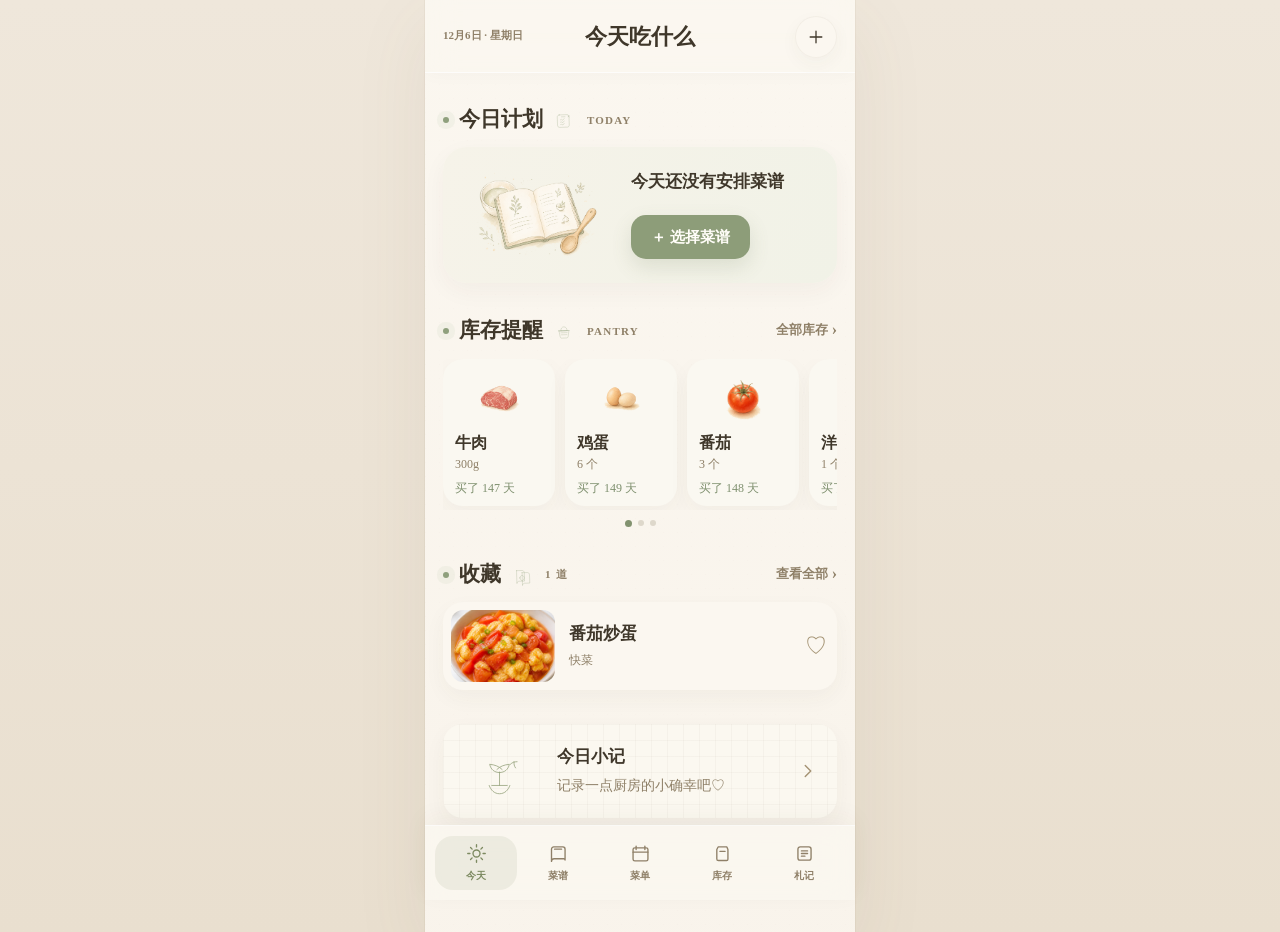
==== index.html @ d05ae338 "Add pantry ingredient illustrations" ====
<!doctype html>
<html lang="zh-CN">
  <head>
    <meta charset="utf-8" />
    <meta name="viewport" content="width=device-width, initial-scale=1, viewport-fit=cover" />
    <base href="/outputs/" />
    <title>AI 家庭菜单</title>
    <meta name="theme-color" content="#f3ece1" />
    <meta name="apple-mobile-web-app-capable" content="yes" />
    <meta name="apple-mobile-web-app-status-bar-style" content="default" />
    <meta name="mobile-web-app-capable" content="yes" />
    <link rel="manifest" href="/manifest.webmanifest" />
    <link rel="icon" href="data:image/svg+xml,%3Csvg xmlns='http://www.w3.org/2000/svg' viewBox='0 0 64 64'%3E%3Ctext y='52' font-size='52'%3E%F0%9F%8D%B3%3C/text%3E%3C/svg%3E" />
    <link rel="apple-touch-icon" href="/pwa-icon.svg" />
    <link rel="stylesheet" href="./styles.css?v=20260727o" />
  </head>
  <body>
    <main class="app-shell">
      <header class="topbar">
        <div class="topbar-left">
          <p class="eyebrow" id="todayText">今天</p>
        </div>
        <div class="topbar-center">
          <h1 id="pageTitle">今天在厨房</h1>
        </div>
        <div class="topbar-right">
          <button class="icon-btn" id="addRecipeTop" aria-label="新增菜谱"></button>
        </div>
      </header>

      <section id="view" class="view"></section>

      <nav class="tabbar" aria-label="底部导航">
        <button class="tab active" data-tab="today" data-icon="sun"><small>今天</small></button>
        <button class="tab" data-tab="recipes" data-icon="book"><small>菜谱</small></button>
        <button class="tab" data-tab="plan" data-icon="calendar"><small>菜单</small></button>
        <button class="tab" data-tab="stock" data-icon="pantry"><small>库存</small></button>
        <button class="tab" data-tab="journal" data-icon="note"><small>札记</small></button>
      </nav>
    </main>

    <div class="sheet" id="sheet" aria-hidden="true">
      <div class="sheet-panel">
        <div class="sheet-handle"></div>
        <div id="sheetContent"></div>
      </div>
    </div>

    <script src="./app.js?v=20260727o"></script>
  </body>
</html>
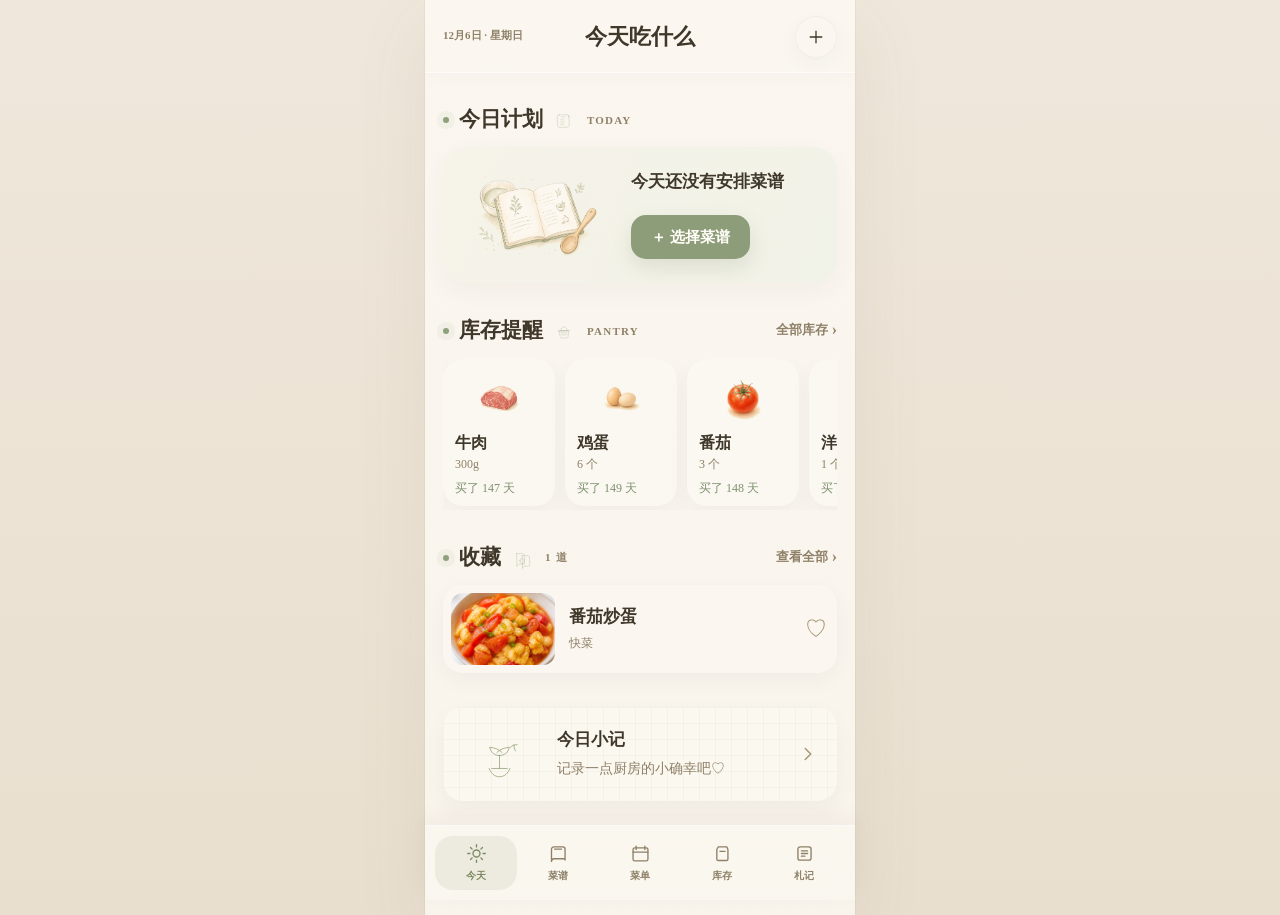
==== commit 918a7b49: "Show all pantry items on home" ====
--- a/index.html
+++ b/index.html
@@ -12,7 +12,7 @@
     <link rel="manifest" href="/manifest.webmanifest" />
     <link rel="icon" href="data:image/svg+xml,%3Csvg xmlns='http://www.w3.org/2000/svg' viewBox='0 0 64 64'%3E%3Ctext y='52' font-size='52'%3E%F0%9F%8D%B3%3C/text%3E%3C/svg%3E" />
     <link rel="apple-touch-icon" href="/pwa-icon.svg" />
-    <link rel="stylesheet" href="./styles.css?v=20260727o" />
+    <link rel="stylesheet" href="./styles.css?v=20260728p" />
   </head>
   <body>
     <main class="app-shell">
@@ -46,6 +46,6 @@
       </div>
     </div>
 
-    <script src="./app.js?v=20260727o"></script>
+    <script src="./app.js?v=20260728p"></script>
   </body>
 </html>
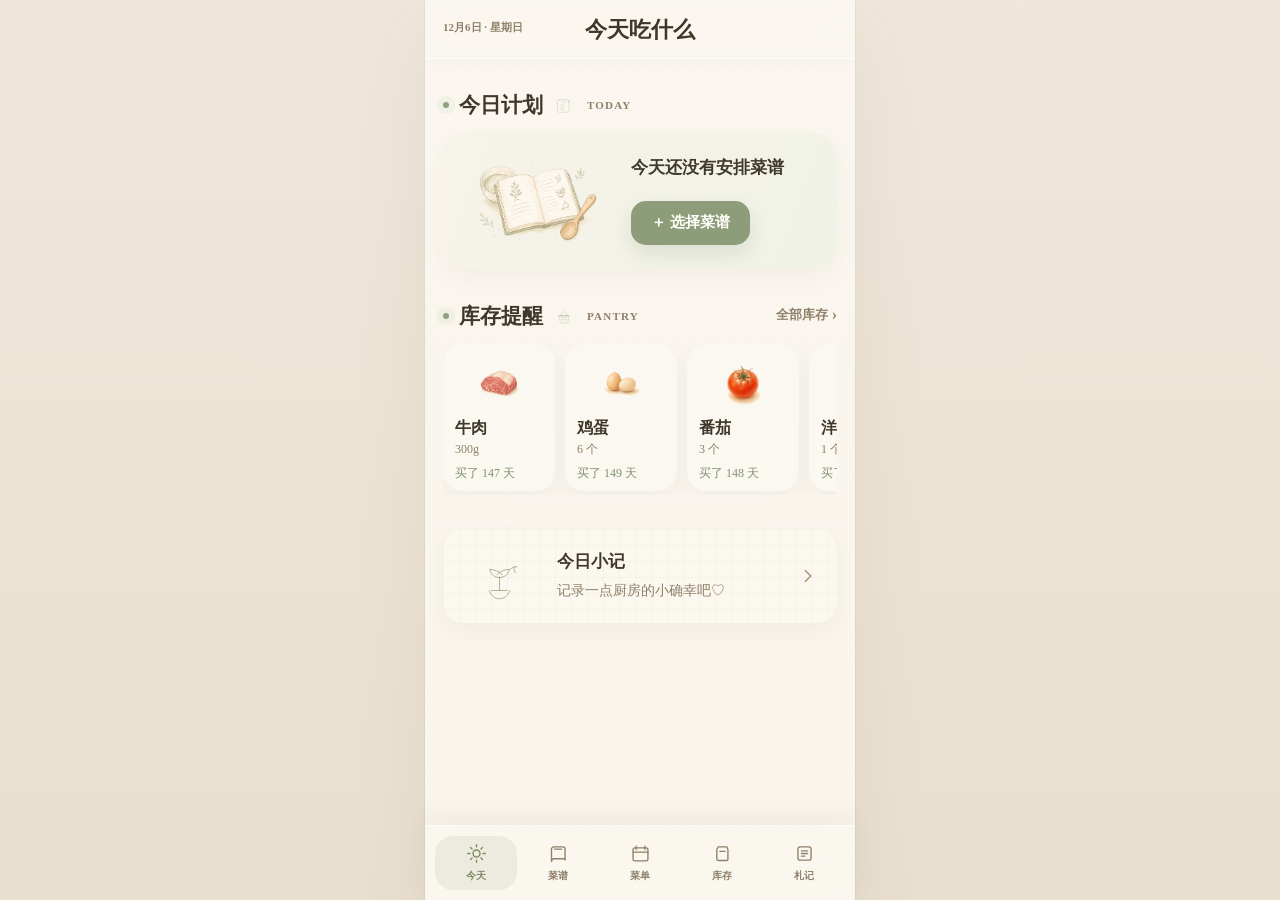
==== commit 9c42e68c: "Refine recipe and pantry workflows" ====
--- a/index.html
+++ b/index.html
@@ -12,7 +12,7 @@
     <link rel="manifest" href="/manifest.webmanifest" />
     <link rel="icon" href="data:image/svg+xml,%3Csvg xmlns='http://www.w3.org/2000/svg' viewBox='0 0 64 64'%3E%3Ctext y='52' font-size='52'%3E%F0%9F%8D%B3%3C/text%3E%3C/svg%3E" />
     <link rel="apple-touch-icon" href="/pwa-icon.svg" />
-    <link rel="stylesheet" href="./styles.css?v=20260728p" />
+    <link rel="stylesheet" href="./styles.css?v=20260728s" />
   </head>
   <body>
     <main class="app-shell">
@@ -24,7 +24,7 @@
           <h1 id="pageTitle">今天在厨房</h1>
         </div>
         <div class="topbar-right">
-          <button class="icon-btn" id="addRecipeTop" aria-label="新增菜谱"></button>
+          <button class="icon-btn" id="addRecipeTop" aria-label="新增菜谱" hidden></button>
         </div>
       </header>
 
@@ -46,6 +46,6 @@
       </div>
     </div>
 
-    <script src="./app.js?v=20260728p"></script>
+    <script src="./app.js?v=20260728s"></script>
   </body>
 </html>
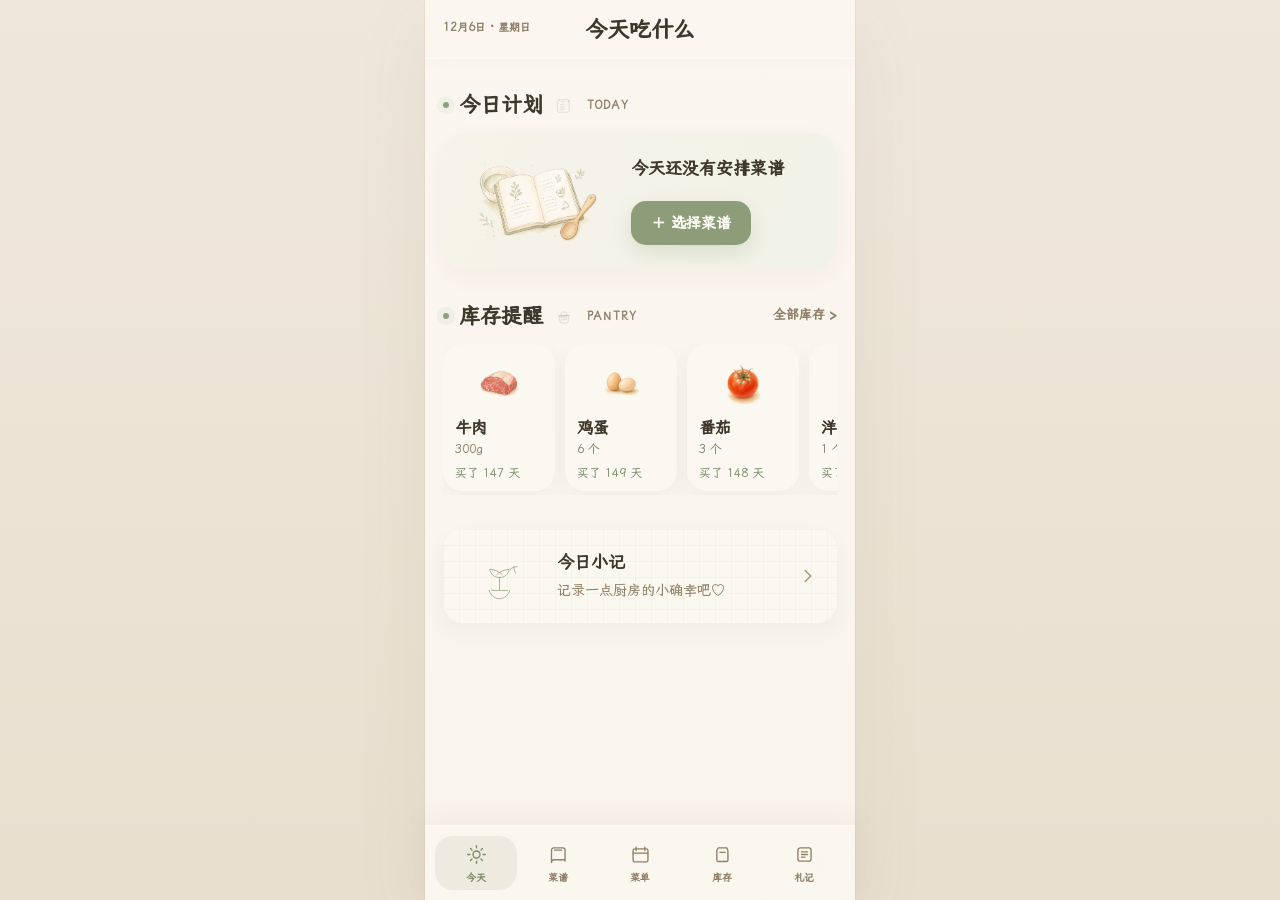
==== commit 8ff26a8b: "Add self-hosted journal font" ====
--- a/index.html
+++ b/index.html
@@ -10,9 +10,9 @@
     <meta name="apple-mobile-web-app-status-bar-style" content="default" />
     <meta name="mobile-web-app-capable" content="yes" />
     <link rel="manifest" href="/manifest.webmanifest" />
-    <link rel="icon" href="data:image/svg+xml,%3Csvg xmlns='http://www.w3.org/2000/svg' viewBox='0 0 64 64'%3E%3Ctext y='52' font-size='52'%3E%F0%9F%8D%B3%3C/text%3E%3C/svg%3E" />
-    <link rel="apple-touch-icon" href="/pwa-icon.svg" />
-    <link rel="stylesheet" href="./styles.css?v=20260728s" />
+    <link rel="icon" type="image/png" sizes="192x192" href="/app-icon-192.png" />
+    <link rel="apple-touch-icon" sizes="180x180" href="/apple-touch-icon.png" />
+    <link rel="stylesheet" href="./styles.css?v=20260728v" />
   </head>
   <body>
     <main class="app-shell">
@@ -46,6 +46,6 @@
       </div>
     </div>
 
-    <script src="./app.js?v=20260728s"></script>
+    <script src="./app.js?v=20260728v"></script>
   </body>
 </html>
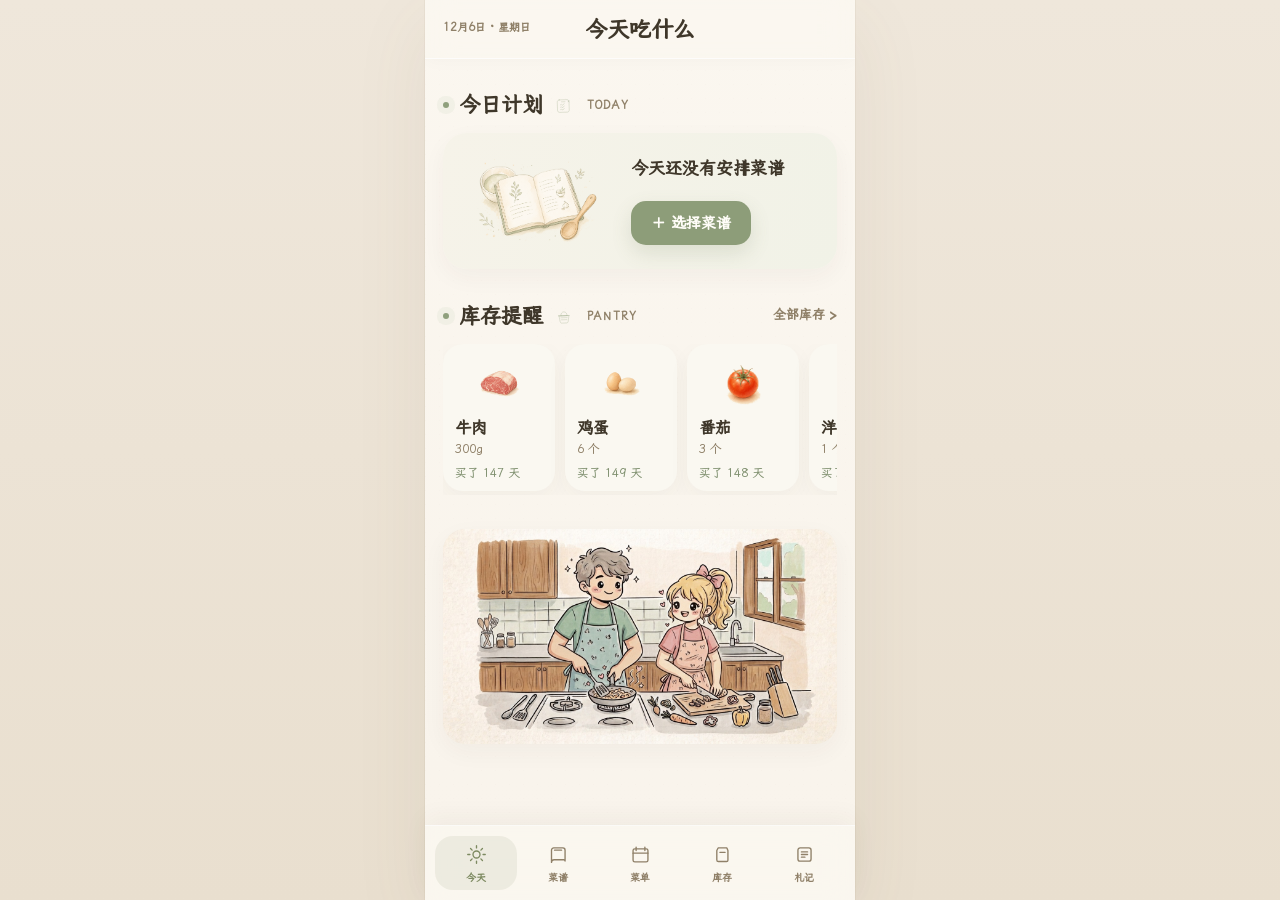
==== commit 0020d21f: "Improve menu filters and home content" ====
--- a/index.html
+++ b/index.html
@@ -12,7 +12,7 @@
     <link rel="manifest" href="/manifest.webmanifest" />
     <link rel="icon" type="image/png" sizes="192x192" href="/app-icon-192.png" />
     <link rel="apple-touch-icon" sizes="180x180" href="/apple-touch-icon.png" />
-    <link rel="stylesheet" href="./styles.css?v=20260728v" />
+    <link rel="stylesheet" href="./styles.css?v=20260729c" />
   </head>
   <body>
     <main class="app-shell">
@@ -46,6 +46,6 @@
       </div>
     </div>
 
-    <script src="./app.js?v=20260728v"></script>
+    <script src="./app.js?v=20260729c"></script>
   </body>
 </html>
